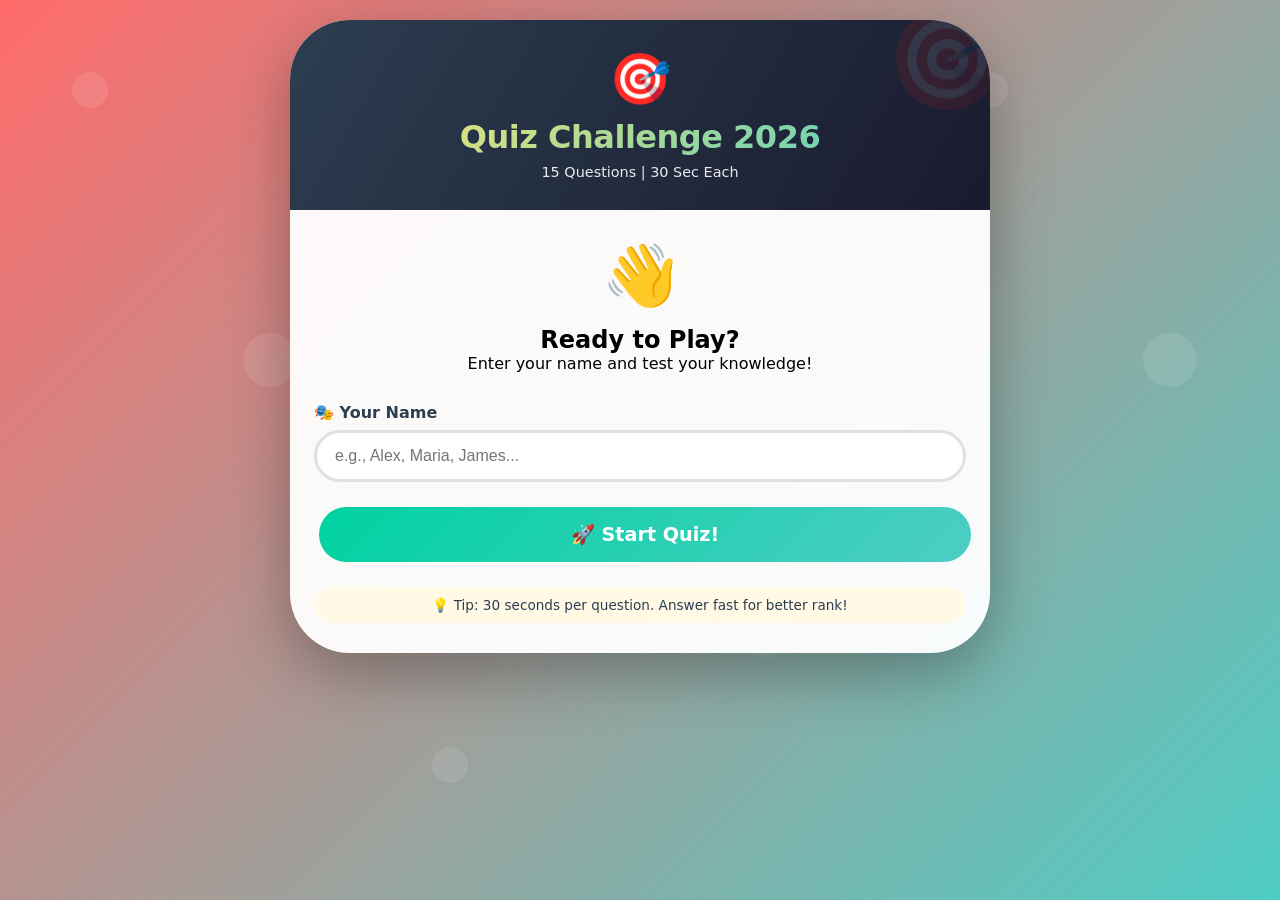
==== player.html @ 7a8c4b7f "Complete quiz app" ====
<!DOCTYPE html>
<html lang="en">
<head>
    <meta charset="UTF-8">
    <meta name="viewport" content="width=device-width, initial-scale=1.0, user-scalable=yes, viewport-fit=cover">
    <title>🎯 Quiz Challenge - Player Mode</title>
    <link rel="stylesheet" href="style.css">
</head>
<body class="player-view">
    <div class="container" id="app">
        <div class="quiz-header player-header">
            <div class="header-icon">🎯</div>
            <h1>Quiz Challenge 2026</h1>
            <p>15 Questions | 30 Sec Each</p>
        </div>

        <!-- Registration Section -->
        <div id="registerSection" class="section">
            <div class="welcome-card">
                <span class="welcome-emoji">👋</span>
                <h2>Ready to Play?</h2>
                <p>Enter your name and test your knowledge!</p>
            </div>
            <div class="input-group">
                <label>🎭 Your Name</label>
                <input type="text" id="playerName" placeholder="e.g., Alex, Maria, James..." maxlength="30">
            </div>
            <button id="startQuizBtn" class="btn-start">🚀 Start Quiz!</button>
            <div class="info-note">
                💡 Tip: 30 seconds per question. Answer fast for better rank!
            </div>
        </div>

        <!-- Quiz Section -->
        <div id="quizSection" class="section hidden">
            <div class="timer-card">
                <div class="timer-label">⏱️ TIME LEFT</div>
                <div class="timer-value" id="timer">30</div>
                <div class="timer-bar">
                    <div class="timer-progress" id="timerProgress" style="width: 100%"></div>
                </div>
            </div>
            <div class="question-card">
                <div class="question-number" id="progressIndicator">Question 1 / 15</div>
                <div class="question-text" id="questionText">Loading...</div>
                <div id="questionImageContainer" style="text-align: center;"></div>
            </div>
            <div class="options" id="optionsContainer"></div>
            <div class="score-preview">
                ⭐ Current Score: <span id="currentScore">0</span> / 15
            </div>
        </div>

        <!-- Completion Section -->
        <div id="completionSection" class="section hidden">
            <div class="completion-card">
                <div class="completion-emoji">🎉</div>
                <h2>Quiz Completed!</h2>
                <div class="final-score" id="finalScore">Your Score: 0/15</div>
                <div class="final-time" id="finalTime">Time: 0 seconds</div>
                <button id="playAgainBtn" class="btn-playagain">🔄 Play Again</button>
            </div>
        </div>
    </div>

    <script src="script.js"></script>
</body>
</html>
---- style.css ----
* {
    margin: 0;
    padding: 0;
    box-sizing: border-box;
}

:root {
    --bg-gradient-start: #FF6B6B;
    --bg-gradient-end: #4ECDC4;
    --primary: #FFE66D;
    --secondary: #FF6B6B;
    --accent: #4ECDC4;
    --dark: #2C3E50;
    --light: #F7F9FC;
    --success: #00D2A1;
    --warning: #FFA07A;
    --danger: #FF4757;
}

body {
    font-family: 'Poppins', 'Segoe UI', system-ui, -apple-system, 'Comic Neue', sans-serif;
    background: linear-gradient(135deg, var(--bg-gradient-start), var(--bg-gradient-end));
    min-height: 100vh;
    padding: 20px;
    position: relative;
}

body::before {
    content: '';
    position: fixed;
    top: 0;
    left: 0;
    right: 0;
    bottom: 0;
    background: url('data:image/svg+xml,<svg xmlns="http://www.w3.org/2000/svg" viewBox="0 0 100 100"><circle cx="10" cy="10" r="2" fill="rgba(255,255,255,0.1)"/><circle cx="30" cy="40" r="3" fill="rgba(255,255,255,0.1)"/><circle cx="70" cy="20" r="2" fill="rgba(255,255,255,0.1)"/><circle cx="85" cy="70" r="3" fill="rgba(255,255,255,0.1)"/><circle cx="50" cy="85" r="2" fill="rgba(255,255,255,0.1)"/></svg>');
    pointer-events: none;
    z-index: 0;
}

.container {
    max-width: 700px;
    margin: 0 auto;
    background: rgba(255, 255, 255, 0.95);
    border-radius: 60px;
    box-shadow: 0 20px 60px rgba(0, 0, 0, 0.3);
    overflow: hidden;
    position: relative;
    z-index: 1;
    backdrop-filter: blur(10px);
    animation: slideUp 0.5s ease;
}

.host-container {
    max-width: 1200px;
}

@keyframes slideUp {
    from {
        opacity: 0;
        transform: translateY(30px);
    }
    to {
        opacity: 1;
        transform: translateY(0);
    }
}

/* Headers */
.quiz-header {
    background: linear-gradient(120deg, var(--dark), #1a1a2e);
    color: white;
    padding: 30px 24px;
    text-align: center;
    position: relative;
    overflow: hidden;
}

.quiz-header::before {
    content: '🎯';
    position: absolute;
    font-size: 100px;
    opacity: 0.1;
    right: -20px;
    top: -20px;
}

.header-icon {
    font-size: 50px;
    margin-bottom: 10px;
    animation: bounce 2s infinite;
}

@keyframes bounce {
    0%, 100% { transform: translateY(0); }
    50% { transform: translateY(-10px); }
}

.quiz-header h1 {
    font-size: 2rem;
    letter-spacing: -0.5px;
    font-weight: 800;
    background: linear-gradient(135deg, var(--primary), var(--accent));
    -webkit-background-clip: text;
    -webkit-text-fill-color: transparent;
    background-clip: text;
}

.quiz-header p {
    opacity: 0.9;
    margin-top: 8px;
    font-size: 0.9rem;
}

/* Sections */
.section {
    padding: 30px 24px;
}

/* Host Stats */
.stats-bar {
    display: grid;
    grid-template-columns: repeat(auto-fit, minmax(150px, 1fr));
    gap: 15px;
    margin-bottom: 30px;
}

.stat-card {
    background: linear-gradient(135deg, var(--primary), var(--accent));
    padding: 20px;
    border-radius: 30px;
    display: flex;
    align-items: center;
    gap: 15px;
    box-shadow: 0 5px 15px rgba(0,0,0,0.1);
    transition: transform 0.3s;
}

.stat-card:hover {
    transform: translateY(-5px);
}

.stat-emoji {
    font-size: 40px;
}

.stat-label {
    font-size: 0.8rem;
    font-weight: 600;
    color: var(--dark);
    opacity: 0.8;
}

.stat-value {
    font-size: 1.6rem;
    font-weight: 800;
    color: var(--dark);
}

/* Leaderboard Table */
.leaderboard-table {
    width: 100%;
    border-collapse: collapse;
    background: white;
    border-radius: 20px;
    overflow: hidden;
    box-shadow: 0 5px 15px rgba(0,0,0,0.1);
}

.leaderboard-table th {
    background: linear-gradient(135deg, var(--primary), var(--accent));
    padding: 15px 10px;
    font-weight: 700;
    color: var(--dark);
    font-size: 0.9rem;
}

.leaderboard-table td {
    padding: 12px 10px;
    border-bottom: 2px solid #f0f0f0;
}

.leaderboard-table tr:hover {
    background: #FFF9E6;
}

.rank-1 {
    background: linear-gradient(90deg, #FFD700, #FFF9E6);
    font-weight: 800;
    animation: glow 1.5s infinite;
}

@keyframes glow {
    0%, 100% { box-shadow: 0 0 5px gold; }
    50% { box-shadow: 0 0 20px gold; }
}

/* Buttons */
button {
    padding: 14px 24px;
    border-radius: 60px;
    border: none;
    font-size: 1rem;
    font-weight: 700;
    cursor: pointer;
    transition: all 0.3s;
    font-family: inherit;
    margin: 5px;
}

.btn-primary {
    background: linear-gradient(135deg, var(--primary), var(--accent));
    color: var(--dark);
}

.btn-primary:hover {
    transform: translateY(-2px);
    box-shadow: 0 5px 20px rgba(0,0,0,0.2);
}

.btn-danger {
    background: linear-gradient(135deg, var(--danger), #ff6b6b);
    color: white;
}

.btn-secondary {
    background: linear-gradient(135deg, #667eea, #764ba2);
    color: white;
}

.btn-start {
    background: linear-gradient(135deg, var(--success), var(--accent));
    color: white;
    font-size: 1.2rem;
    padding: 16px 32px;
    width: 100%;
    animation: pulse 2s infinite;
}

@keyframes pulse {
    0%, 100% { transform: scale(1); }
    50% { transform: scale(1.02); }
}

/* Quiz Elements */
.timer-card {
    background: linear-gradient(135deg, var(--warning), #ff6b6b);
    padding: 20px;
    border-radius: 40px;
    text-align: center;
    margin-bottom: 25px;
    color: white;
}

.timer-label {
    font-size: 0.8rem;
    opacity: 0.9;
}

.timer-value {
    font-size: 3rem;
    font-weight: 800;
    font-family: monospace;
}

.timer-bar {
    background: rgba(255,255,255,0.3);
    height: 8px;
    border-radius: 10px;
    margin-top: 10px;
    overflow: hidden;
}

.timer-progress {
    background: white;
    height: 100%;
    transition: width 1s linear;
}

.question-card {
    background: var(--light);
    padding: 25px;
    border-radius: 30px;
    margin-bottom: 20px;
    box-shadow: 0 5px 15px rgba(0,0,0,0.1);
}

.question-number {
    font-size: 0.8rem;
    color: var(--secondary);
    font-weight: 600;
    margin-bottom: 10px;
}

.question-text {
    font-size: 1.3rem;
    font-weight: 700;
    color: var(--dark);
    line-height: 1.4;
}

.question-image {
    width: 100%;
    max-width: 300px;
    height: auto;
    margin: 20px auto;
    display: block;
    border-radius: 20px;
    box-shadow: 0 5px 15px rgba(0,0,0,0.2);
    background: white;
    padding: 10px;
}

.options {
    display: flex;
    flex-direction: column;
    gap: 12px;
    margin-bottom: 20px;
}

.option {
    background: white;
    border: 3px solid #e0e0e0;
    border-radius: 60px;
    padding: 14px 20px;
    cursor: pointer;
    transition: all 0.3s;
    font-weight: 600;
    color: var(--dark);
}

.option:hover {
    transform: translateX(8px);
    border-color: var(--accent);
    background: #FFF9E6;
}

.option.selected {
    background: linear-gradient(135deg, var(--success), var(--accent));
    color: white;
    border-color: var(--success);
}

.score-preview {
    text-align: center;
    font-weight: 600;
    color: var(--dark);
    padding: 10px;
}

/* Modal */
.modal {
    position: fixed;
    top: 0;
    left: 0;
    right: 0;
    bottom: 0;
    background: rgba(0,0,0,0.8);
    display: flex;
    align-items: center;
    justify-content: center;
    z-index: 1000;
}

.modal-content {
    background: white;
    padding: 30px;
    border-radius: 40px;
    max-width: 500px;
    width: 90%;
    text-align: center;
}

.player-url-box {
    background: #f0f0f0;
    padding: 15px;
    border-radius: 15px;
    margin: 15px 0;
    word-break: break-all;
    font-family: monospace;
    font-size: 0.8rem;
}

/* Completion Card */
.completion-card {
    text-align: center;
    padding: 20px;
}

.completion-emoji {
    font-size: 80px;
    animation: bounce 0.5s;
}

.final-score {
    font-size: 2rem;
    font-weight: 800;
    margin: 20px 0;
    color: var(--success);
}

/* Responsive */
@media (max-width: 768px) {
    body {
        padding: 10px;
    }
    
    .section {
        padding: 20px 16px;
    }
    
    .quiz-header h1 {
        font-size: 1.5rem;
    }
    
    .question-text {
        font-size: 1.1rem;
    }
    
    .stats-bar {
        grid-template-columns: 1fr;
    }
    
    .leaderboard-table th,
    .leaderboard-table td {
        font-size: 0.8rem;
        padding: 8px 5px;
    }
}

/* Inputs */
.input-group {
    margin-bottom: 20px;
}

label {
    font-weight: 600;
    color: var(--dark);
    display: block;
    margin-bottom: 8px;
}

input {
    width: 100%;
    padding: 14px 18px;
    border-radius: 60px;
    border: 3px solid #e0e0e0;
    font-size: 1rem;
    transition: all 0.3s;
}

input:focus {
    outline: none;
    border-color: var(--accent);
    box-shadow: 0 0 0 3px rgba(78,205,196,0.2);
}

.hidden {
    display: none;
}

.welcome-card {
    text-align: center;
    margin-bottom: 30px;
}

.welcome-emoji {
    font-size: 60px;
    display: block;
    margin-bottom: 15px;
}

.info-note {
    text-align: center;
    margin-top: 20px;
    padding: 10px;
    background: #FFF9E6;
    border-radius: 20px;
    font-size: 0.85rem;
    color: var(--dark);
}

.action-buttons {
    display: flex;
    flex-wrap: wrap;
    justify-content: center;
    gap: 10px;
    margin-top: 25px;
}

.btn-copy {
    background: var(--success);
    color: white;
}

.btn-playagain {
    background: linear-gradient(135deg, var(--primary), var(--accent));
    color: var(--dark);
    padding: 12px 30px;
}
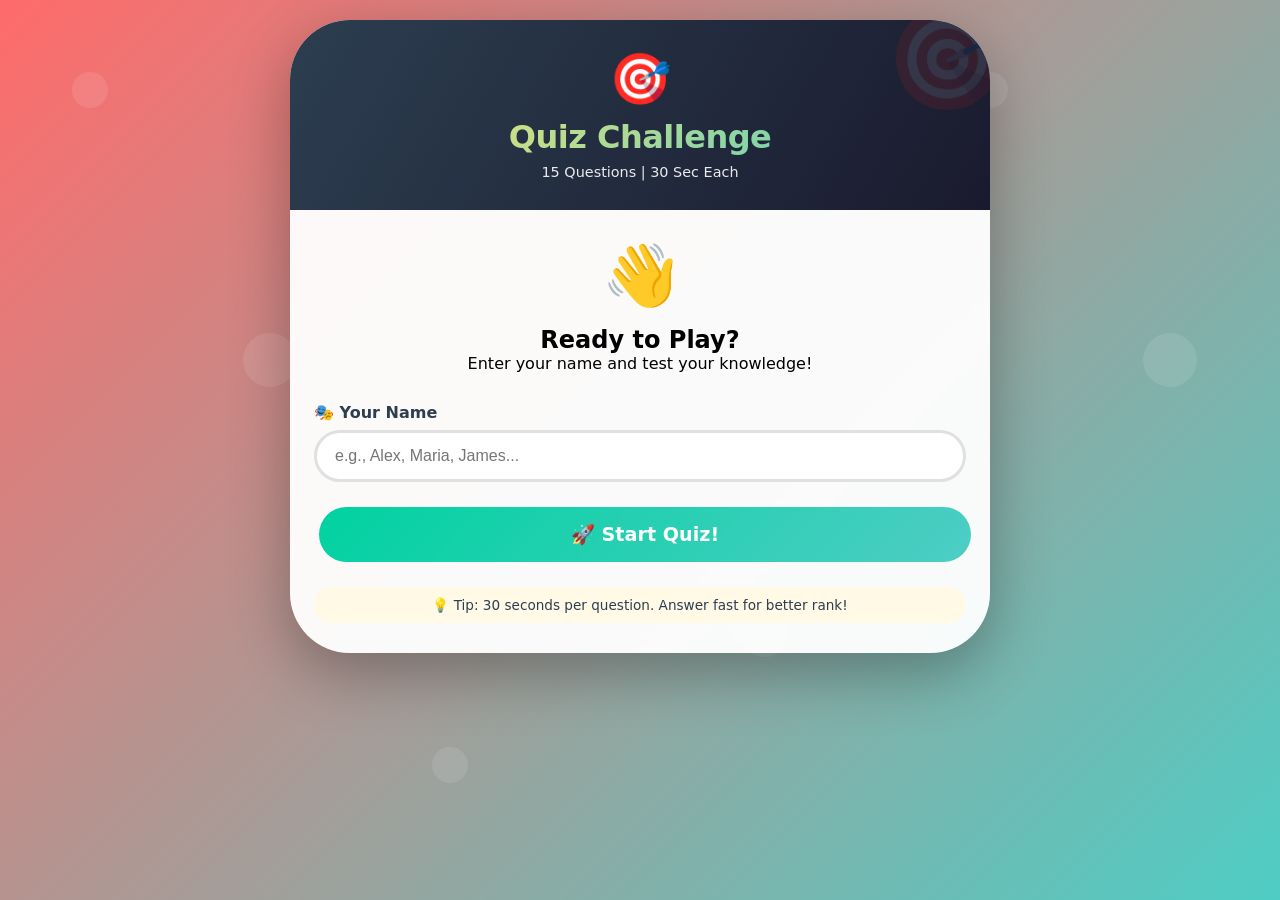
==== commit c8c68c88: "Fixed quiz questions and player view" ====
--- a/player.html
+++ b/player.html
@@ -10,7 +10,7 @@
     <div class="container" id="app">
         <div class="quiz-header player-header">
             <div class="header-icon">🎯</div>
-            <h1>Quiz Challenge 2026</h1>
+            <h1>Quiz Challenge</h1>
             <p>15 Questions | 30 Sec Each</p>
         </div>
 
@@ -46,9 +46,10 @@
                 <div id="questionImageContainer" style="text-align: center;"></div>
             </div>
             <div class="options" id="optionsContainer"></div>
-            <div class="score-preview">
-                ⭐ Current Score: <span id="currentScore">0</span> / 15
-            </div>
+            <!-- Score display removed during quiz as requested -->
+                <div class="score-preview" style="display: none;">
+                    ⭐ Current Score: <span id="currentScore">0</span> / 15
+                </div>
         </div>
 
         <!-- Completion Section -->
@@ -56,8 +57,6 @@
             <div class="completion-card">
                 <div class="completion-emoji">🎉</div>
                 <h2>Quiz Completed!</h2>
-                <div class="final-score" id="finalScore">Your Score: 0/15</div>
-                <div class="final-time" id="finalTime">Time: 0 seconds</div>
                 <button id="playAgainBtn" class="btn-playagain">🔄 Play Again</button>
             </div>
         </div>
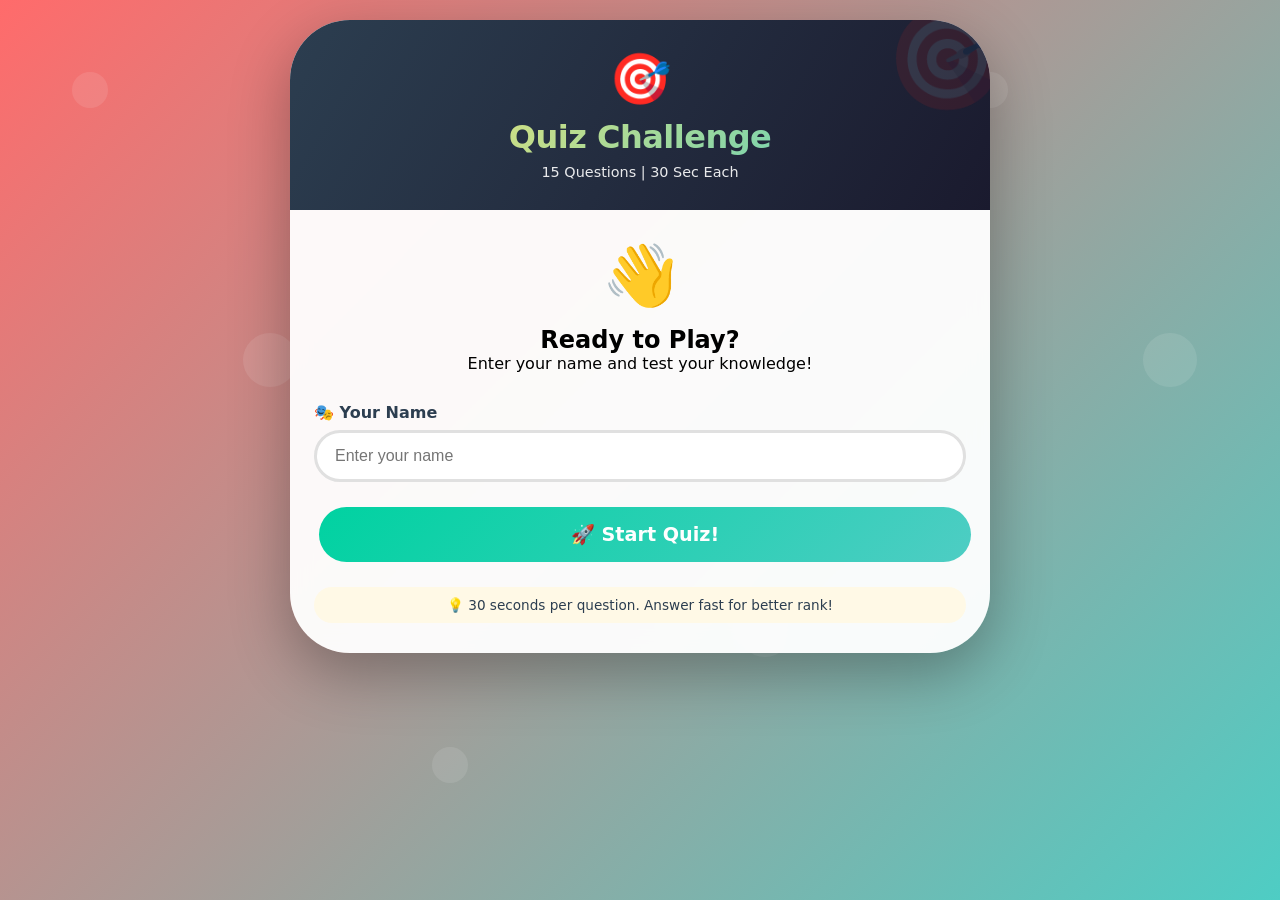
==== commit b10d5750: "dded reset database button" ====
--- a/player.html
+++ b/player.html
@@ -23,11 +23,11 @@
             </div>
             <div class="input-group">
                 <label>🎭 Your Name</label>
-                <input type="text" id="playerName" placeholder="e.g., Alex, Maria, James..." maxlength="30">
+                <input type="text" id="playerName" placeholder="Enter your name" maxlength="30">
             </div>
             <button id="startQuizBtn" class="btn-start">🚀 Start Quiz!</button>
             <div class="info-note">
-                💡 Tip: 30 seconds per question. Answer fast for better rank!
+                💡 30 seconds per question. Answer fast for better rank!
             </div>
         </div>
 
@@ -46,17 +46,14 @@
                 <div id="questionImageContainer" style="text-align: center;"></div>
             </div>
             <div class="options" id="optionsContainer"></div>
-            <!-- Score display removed during quiz as requested -->
-                <div class="score-preview" style="display: none;">
-                    ⭐ Current Score: <span id="currentScore">0</span> / 15
-                </div>
         </div>
 
-        <!-- Completion Section -->
+        <!-- Completion Section - Simple, no score/time -->
         <div id="completionSection" class="section hidden">
             <div class="completion-card">
                 <div class="completion-emoji">🎉</div>
                 <h2>Quiz Completed!</h2>
+                <p>Thank you for playing!</p>
                 <button id="playAgainBtn" class="btn-playagain">🔄 Play Again</button>
             </div>
         </div>
